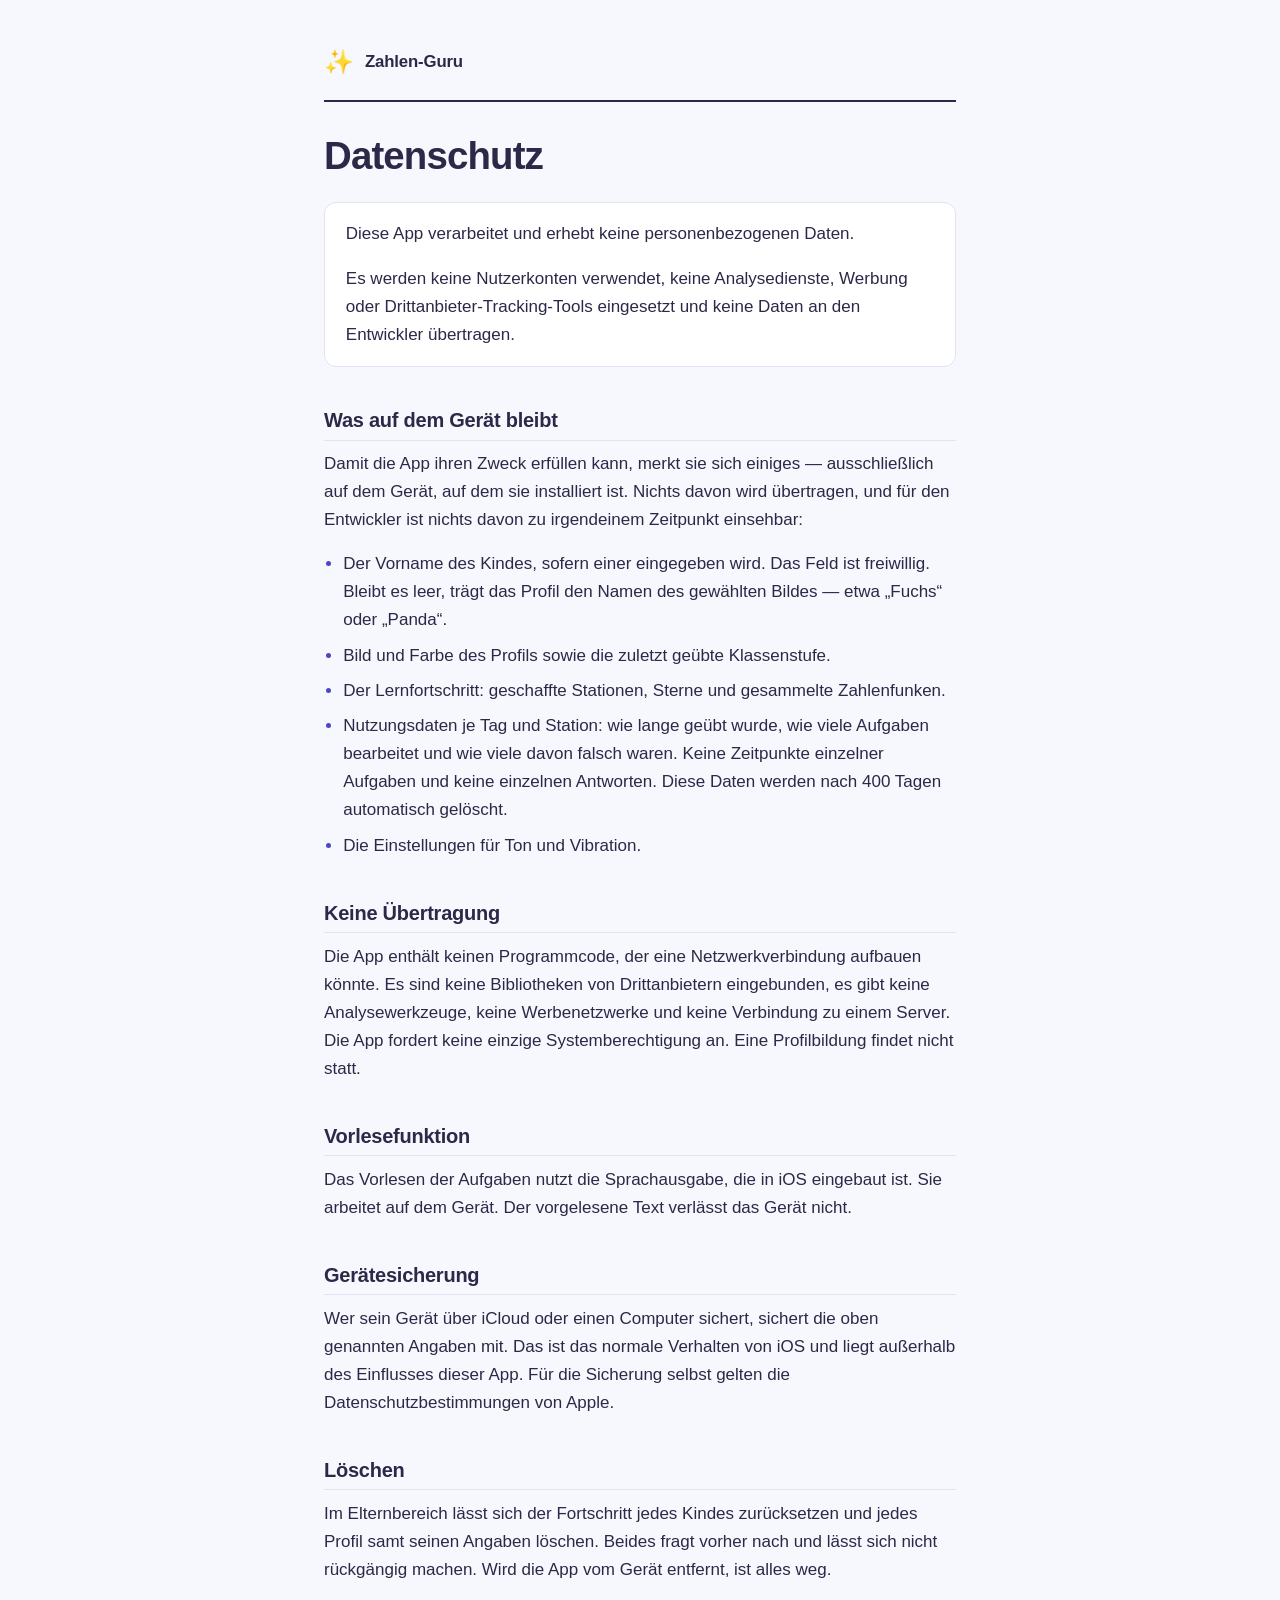
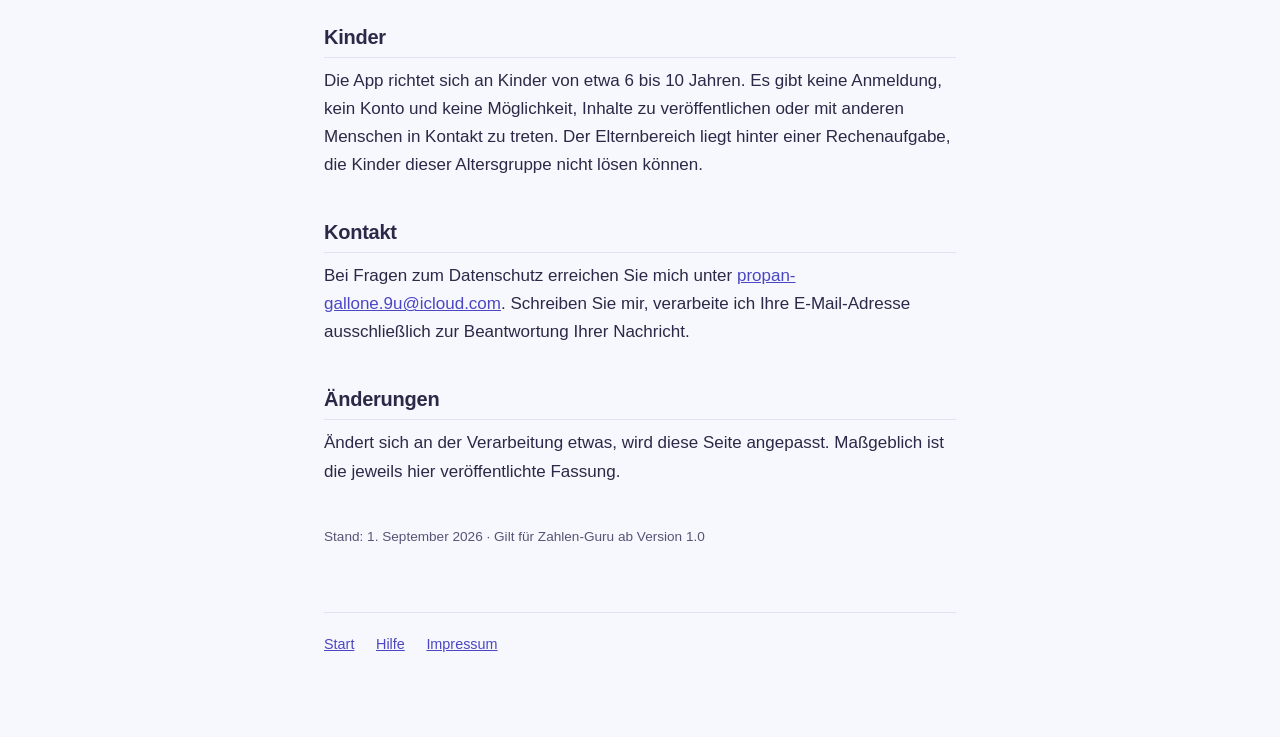
==== datenschutz.html @ 9cf448ba "Add files via upload" ====
<!doctype html>
<html lang="de">
<head>
<meta charset="utf-8">
<meta name="viewport" content="width=device-width, initial-scale=1">
<title>Datenschutz – Zahlen-Guru</title>
<meta name="description" content="Datenschutzerklärung für die App Zahlen-Guru. Die App erhebt keine personenbezogenen Daten.">
<link rel="stylesheet" href="stil.css">
</head>
<body>
<div class="blatt">

<header class="kopf">
  <a class="marke" href="index.html"><span class="stern">✨</span> Zahlen-Guru</a>
</header>

<h1>Datenschutz</h1>

<div class="karte">
  <p>Diese App verarbeitet und erhebt keine personenbezogenen Daten.</p>
  <p>Es werden keine Nutzerkonten verwendet, keine Analysedienste, Werbung oder
  Drittanbieter-Tracking-Tools eingesetzt und keine Daten an den Entwickler
  übertragen.</p>
</div>

<h2>Was auf dem Gerät bleibt</h2>
<p>Damit die App ihren Zweck erfüllen kann, merkt sie sich einiges — ausschließlich
auf dem Gerät, auf dem sie installiert ist. Nichts davon wird übertragen, und für den
Entwickler ist nichts davon zu irgendeinem Zeitpunkt einsehbar:</p>

<ul>
  <li>Der Vorname des Kindes, sofern einer eingegeben wird. Das Feld ist freiwillig.
      Bleibt es leer, trägt das Profil den Namen des gewählten Bildes — etwa „Fuchs“
      oder „Panda“.</li>
  <li>Bild und Farbe des Profils sowie die zuletzt geübte Klassenstufe.</li>
  <li>Der Lernfortschritt: geschaffte Stationen, Sterne und gesammelte Zahlenfunken.</li>
  <li>Nutzungsdaten je Tag und Station: wie lange geübt wurde, wie viele Aufgaben
      bearbeitet und wie viele davon falsch waren. Keine Zeitpunkte einzelner Aufgaben
      und keine einzelnen Antworten. Diese Daten werden nach 400 Tagen automatisch
      gelöscht.</li>
  <li>Die Einstellungen für Ton und Vibration.</li>
</ul>

<h2>Keine Übertragung</h2>
<p>Die App enthält keinen Programmcode, der eine Netzwerkverbindung aufbauen könnte.
Es sind keine Bibliotheken von Drittanbietern eingebunden, es gibt keine
Analysewerkzeuge, keine Werbenetzwerke und keine Verbindung zu einem Server. Die App
fordert keine einzige Systemberechtigung an. Eine Profilbildung findet nicht statt.</p>

<h2>Vorlesefunktion</h2>
<p>Das Vorlesen der Aufgaben nutzt die Sprachausgabe, die in iOS eingebaut ist. Sie
arbeitet auf dem Gerät. Der vorgelesene Text verlässt das Gerät nicht.</p>

<h2>Gerätesicherung</h2>
<p>Wer sein Gerät über iCloud oder einen Computer sichert, sichert die oben genannten
Angaben mit. Das ist das normale Verhalten von iOS und liegt außerhalb des Einflusses
dieser App. Für die Sicherung selbst gelten die Datenschutzbestimmungen von Apple.</p>

<h2>Löschen</h2>
<p>Im Elternbereich lässt sich der Fortschritt jedes Kindes zurücksetzen und jedes
Profil samt seinen Angaben löschen. Beides fragt vorher nach und lässt sich nicht
rückgängig machen. Wird die App vom Gerät entfernt, ist alles weg.</p>

<h2>Kinder</h2>
<p>Die App richtet sich an Kinder von etwa 6 bis 10 Jahren. Es gibt keine Anmeldung,
kein Konto und keine Möglichkeit, Inhalte zu veröffentlichen oder mit anderen Menschen
in Kontakt zu treten. Der Elternbereich liegt hinter einer Rechenaufgabe, die Kinder
dieser Altersgruppe nicht lösen können.</p>

<h2>Kontakt</h2>
<p>Bei Fragen zum Datenschutz erreichen Sie mich unter
<a href="mailto:propan-gallone.9u@icloud.com">propan-gallone.9u@icloud.com</a>.
Schreiben Sie mir, verarbeite ich Ihre E-Mail-Adresse ausschließlich zur Beantwortung
Ihrer Nachricht.</p>

<h2>Änderungen</h2>
<p>Ändert sich an der Verarbeitung etwas, wird diese Seite angepasst. Maßgeblich ist
die jeweils hier veröffentlichte Fassung.</p>

<p class="stand">Stand: 1. September 2026 · Gilt für Zahlen-Guru ab Version 1.0</p>

<footer>
  <a href="index.html">Start</a>
  <a href="hilfe.html">Hilfe</a>
  <a href="impressum.html">Impressum</a>
</footer>

</div>
</body>
</html>
---- stil.css ----
/* Zahlen-Guru – gemeinsames Aussehen aller Seiten.
   Bewusst eine einzige Datei ohne Fremdbestandteile: Die Seiten müssen
   auch in zehn Jahren noch laden, wenn kein Dienst mehr erreichbar ist. */

:root {
  --grund:   #F7F8FD;
  --karte:   #FFFFFF;
  --tinte:   #2B2947;
  --leise:   #565475;
  --linie:   #E2E3F0;
  --indigo:  #4B46C4;
  --gold:    #8C5A02;
}

@media (prefers-color-scheme: dark) {
  :root {
    --grund:  #16152A;
    --karte:  #1E1D36;
    --tinte:  #ECEBF7;
    --leise:  #A6A3C4;
    --linie:  #2E2C4A;
    --indigo: #A6A2FA;
    --gold:   #E0AE55;
  }
}

* { box-sizing: border-box; }

body {
  margin: 0;
  background: var(--grund);
  color: var(--tinte);
  font-family: -apple-system, BlinkMacSystemFont, "Segoe UI", Roboto,
               "Helvetica Neue", Arial, sans-serif;
  font-size: 17px;
  line-height: 1.65;
  -webkit-text-size-adjust: 100%;
}

.blatt {
  max-width: 42rem;
  margin: 0 auto;
  padding: 0 1.25rem 5rem;
}

header.kopf {
  padding: 3rem 0 1.5rem;
  border-bottom: 2px solid var(--tinte);
  margin-bottom: 2rem;
}

.marke {
  display: flex;
  align-items: center;
  gap: .7rem;
  font-weight: 700;
  font-size: 1.05rem;
  letter-spacing: -.01em;
  text-decoration: none;
  color: var(--tinte);
}

.marke .stern { font-size: 1.5rem; line-height: 1; }

h1 {
  font-size: clamp(1.75rem, 5vw, 2.4rem);
  line-height: 1.15;
  letter-spacing: -.022em;
  margin: 1.75rem 0 .5rem;
  text-wrap: balance;
}

h2 {
  font-size: 1.25rem;
  line-height: 1.3;
  letter-spacing: -.012em;
  margin: 2.5rem 0 .6rem;
  padding-bottom: .4rem;
  border-bottom: 1px solid var(--linie);
}

h3 {
  font-size: 1.02rem;
  margin: 1.6rem 0 .25rem;
}

p { margin: 0 0 1rem; }

.vorspann {
  font-size: 1.1rem;
  color: var(--leise);
  margin-bottom: 0;
}

ul { padding-left: 1.2rem; margin: 0 0 1rem; }
li { margin-bottom: .45rem; }
li::marker { color: var(--indigo); }

a { color: var(--indigo); }
a:focus-visible { outline: 2px solid var(--indigo); outline-offset: 2px; }

.karte {
  background: var(--karte);
  border: 1px solid var(--linie);
  border-radius: 12px;
  padding: 1.1rem 1.3rem;
  margin: 1.5rem 0;
}

.karte p:last-child { margin-bottom: 0; }

/* Was noch ausgefüllt werden muss – im Quelltext nicht zu übersehen. */
.luecke {
  background: #FFF3C4;
  color: #6B4A00;
  border: 1px dashed #C79A1A;
  border-radius: 4px;
  padding: .1em .45em;
  font-weight: 600;
}

@media (prefers-color-scheme: dark) {
  .luecke { background: #3B2E08; color: #F0D48A; border-color: #7A6220; }
}

.wege {
  display: grid;
  grid-template-columns: repeat(auto-fit, minmax(15rem, 1fr));
  gap: 1rem;
  margin: 2rem 0;
}

.weg {
  display: block;
  background: var(--karte);
  border: 1px solid var(--linie);
  border-radius: 12px;
  padding: 1.1rem 1.2rem;
  text-decoration: none;
  color: var(--tinte);
}

.weg:hover { border-color: var(--indigo); }
.weg strong { display: block; color: var(--indigo); margin-bottom: .2rem; }
.weg span { font-size: .95rem; color: var(--leise); }

footer {
  margin-top: 4rem;
  padding-top: 1.25rem;
  border-top: 1px solid var(--linie);
  font-size: .9rem;
  color: var(--leise);
}

footer a { margin-right: 1.1rem; }

.stand {
  font-size: .85rem;
  color: var(--leise);
  margin-top: 2.5rem;
}
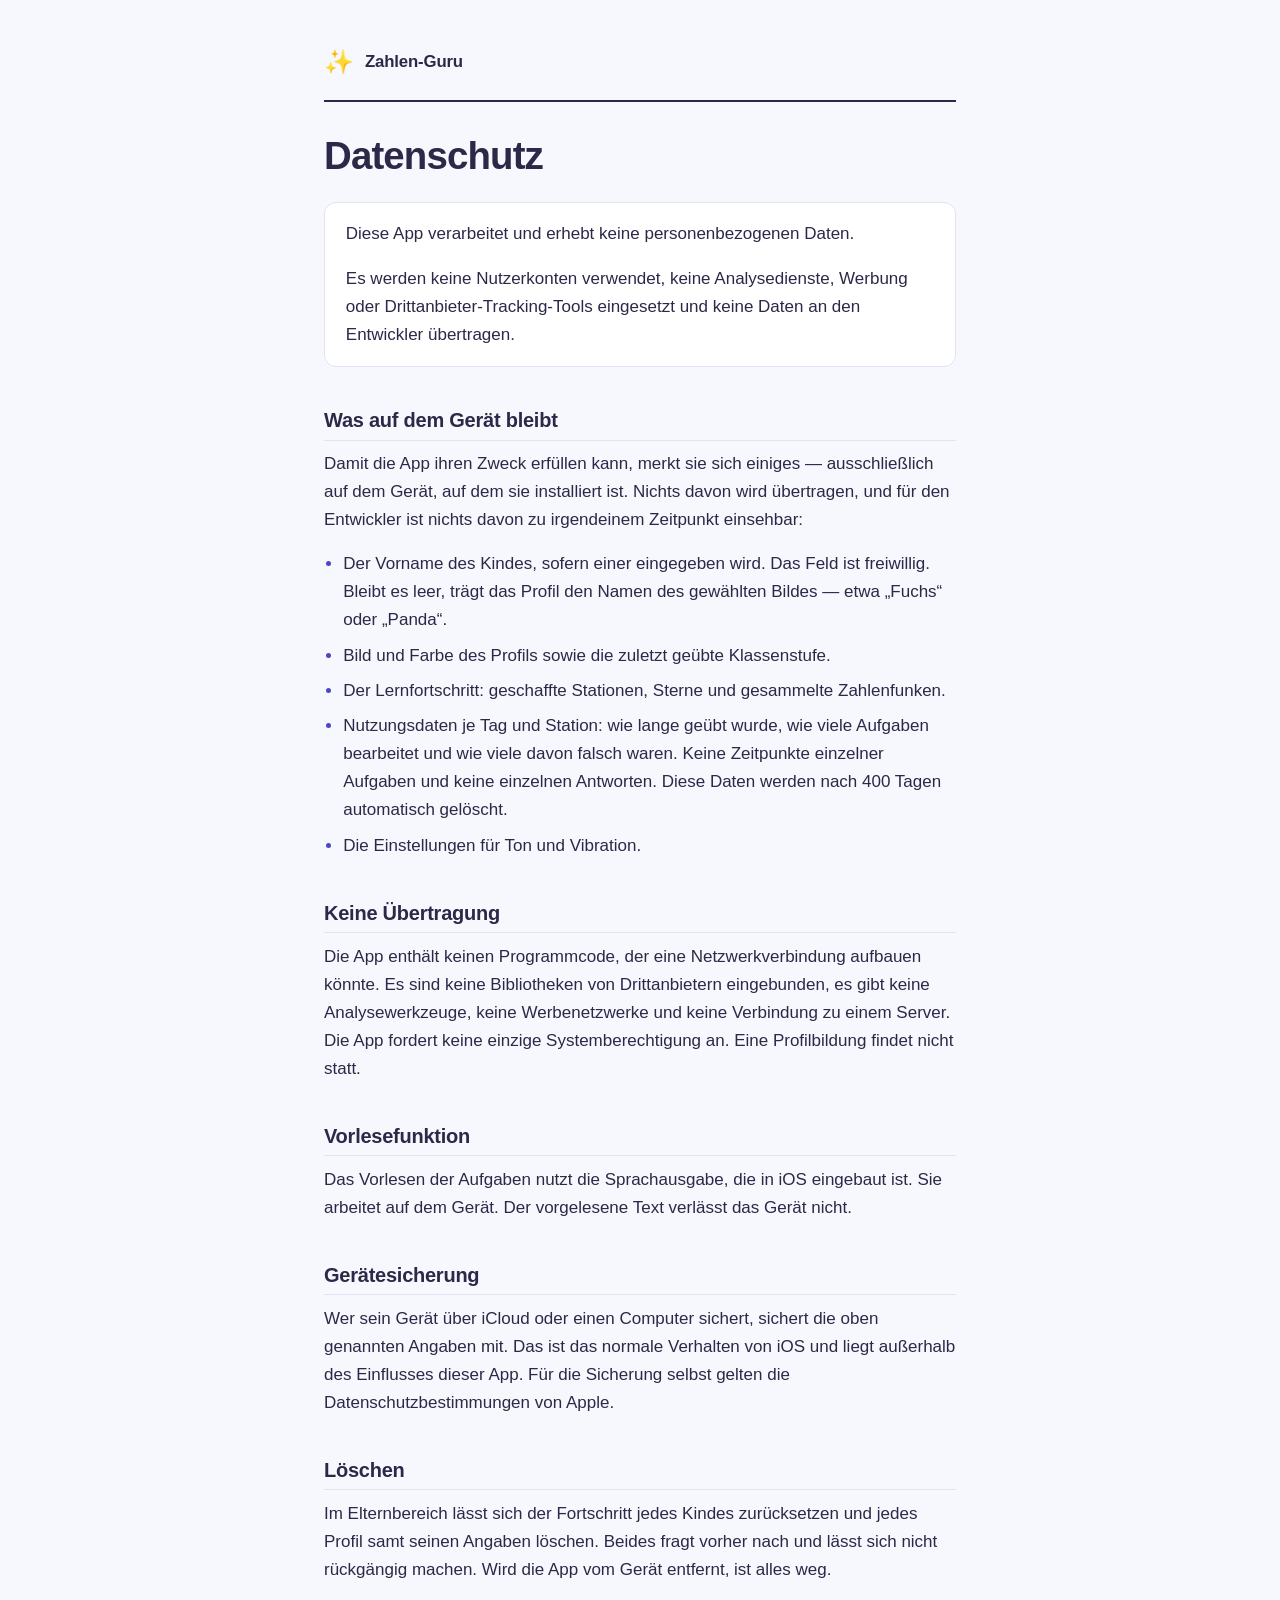
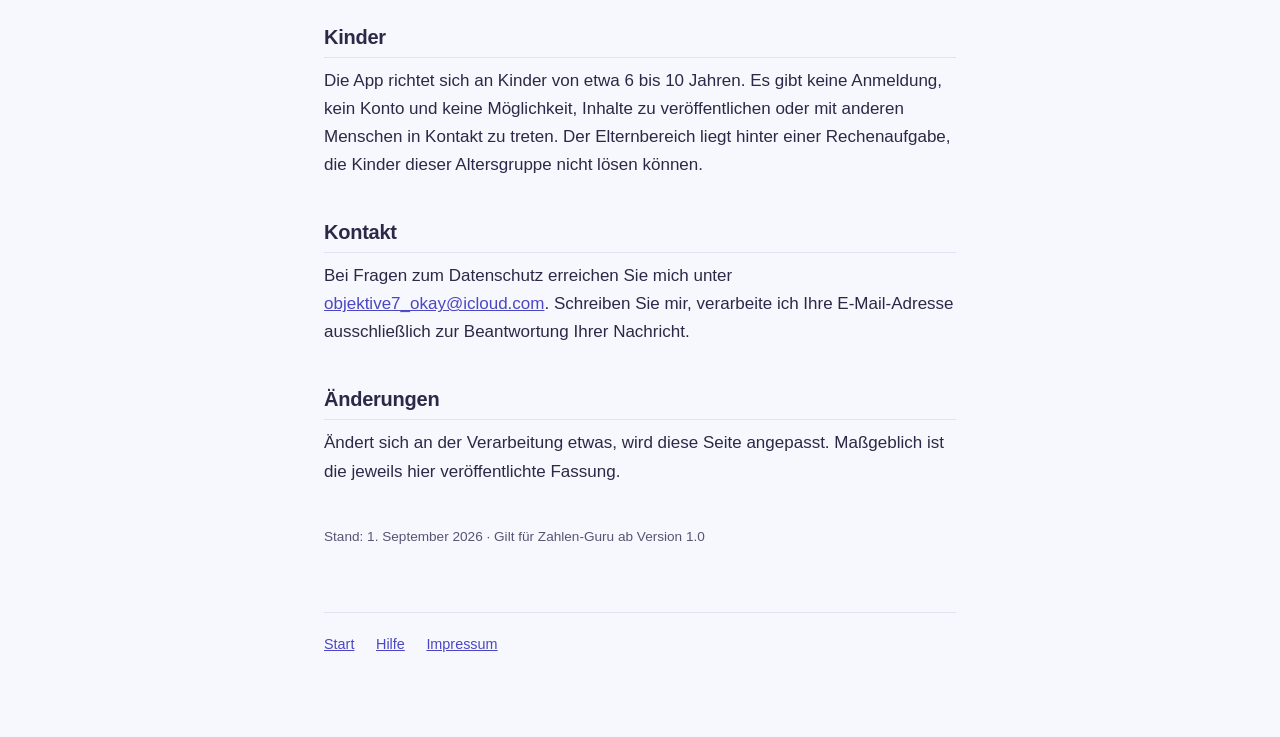
==== commit c78771f5: "Add files via upload" ====
--- a/datenschutz.html
+++ b/datenschutz.html
@@ -69,7 +69,7 @@
 
 <h2>Kontakt</h2>
 <p>Bei Fragen zum Datenschutz erreichen Sie mich unter
-<a href="mailto:propan-gallone.9u@icloud.com">propan-gallone.9u@icloud.com</a>.
+<a href="mailto:objektive7_okay@icloud.com">objektive7_okay@icloud.com</a>.
 Schreiben Sie mir, verarbeite ich Ihre E-Mail-Adresse ausschließlich zur Beantwortung
 Ihrer Nachricht.</p>
 
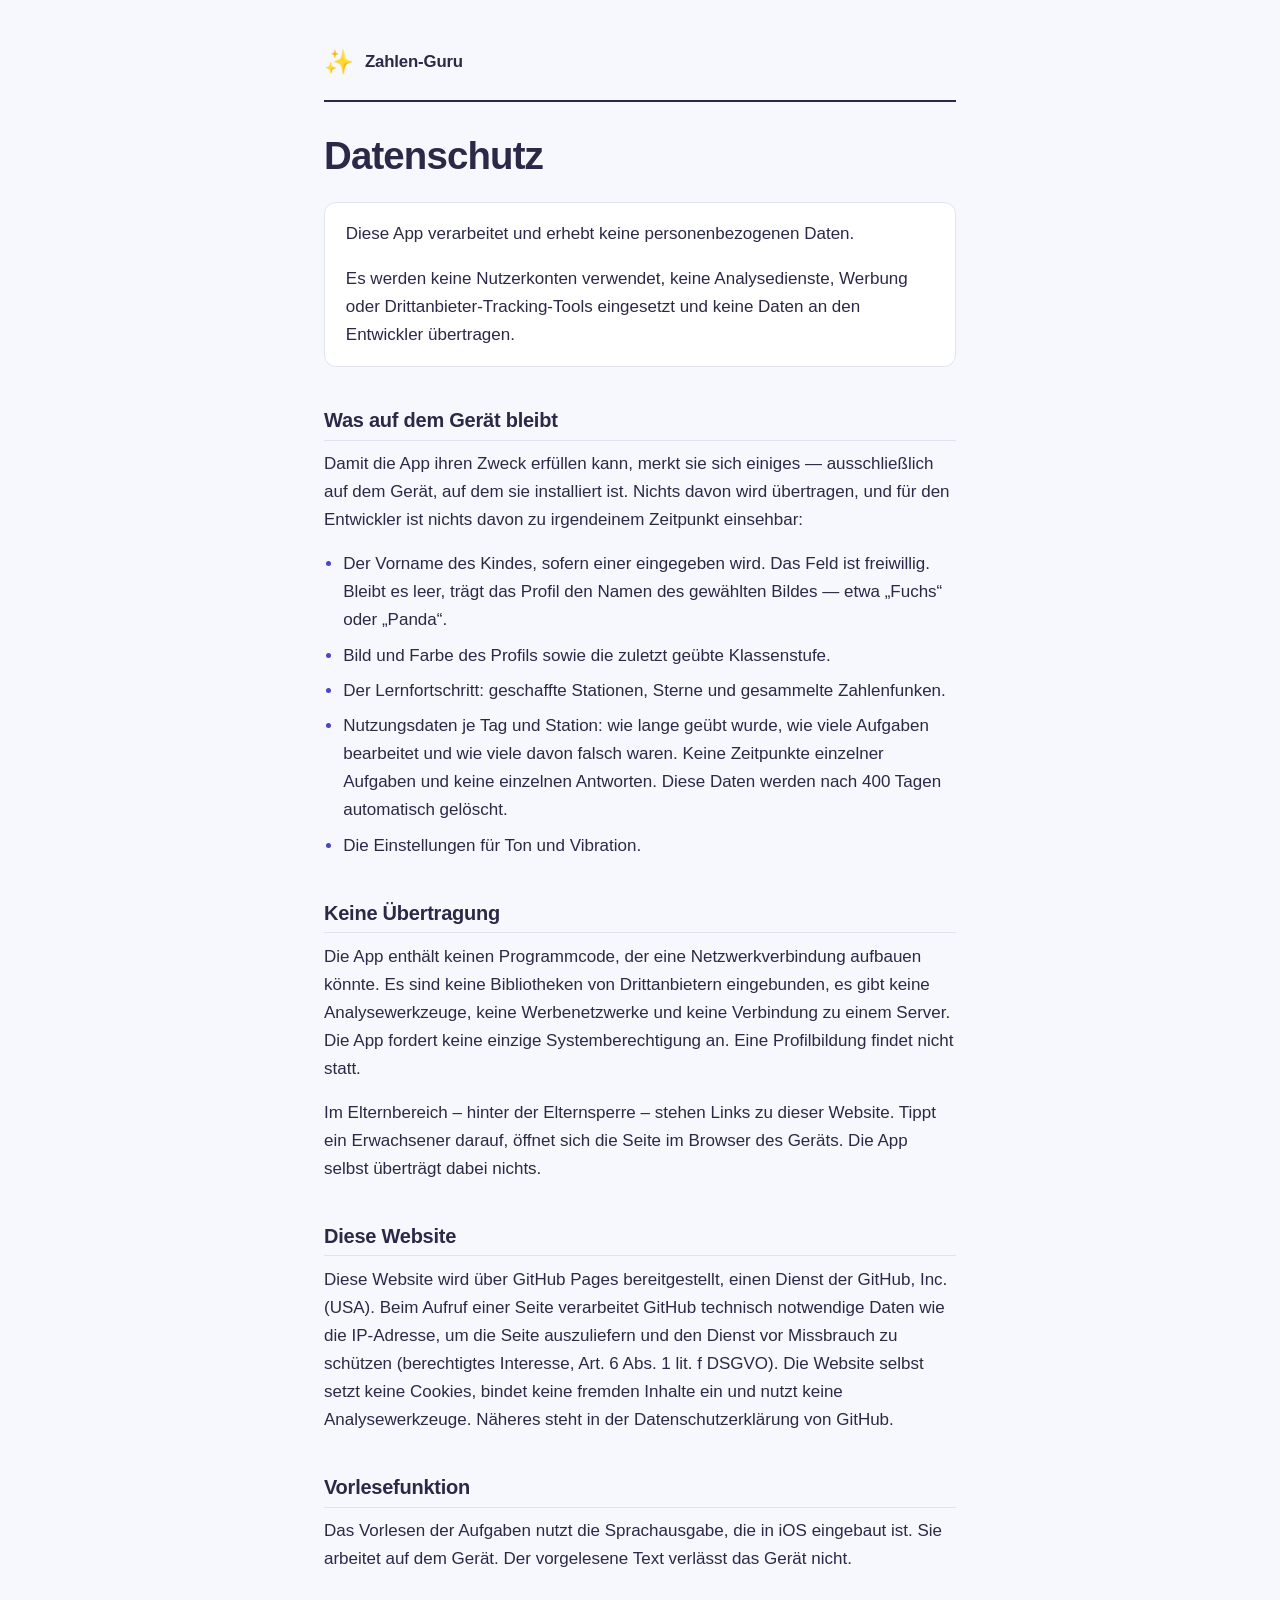
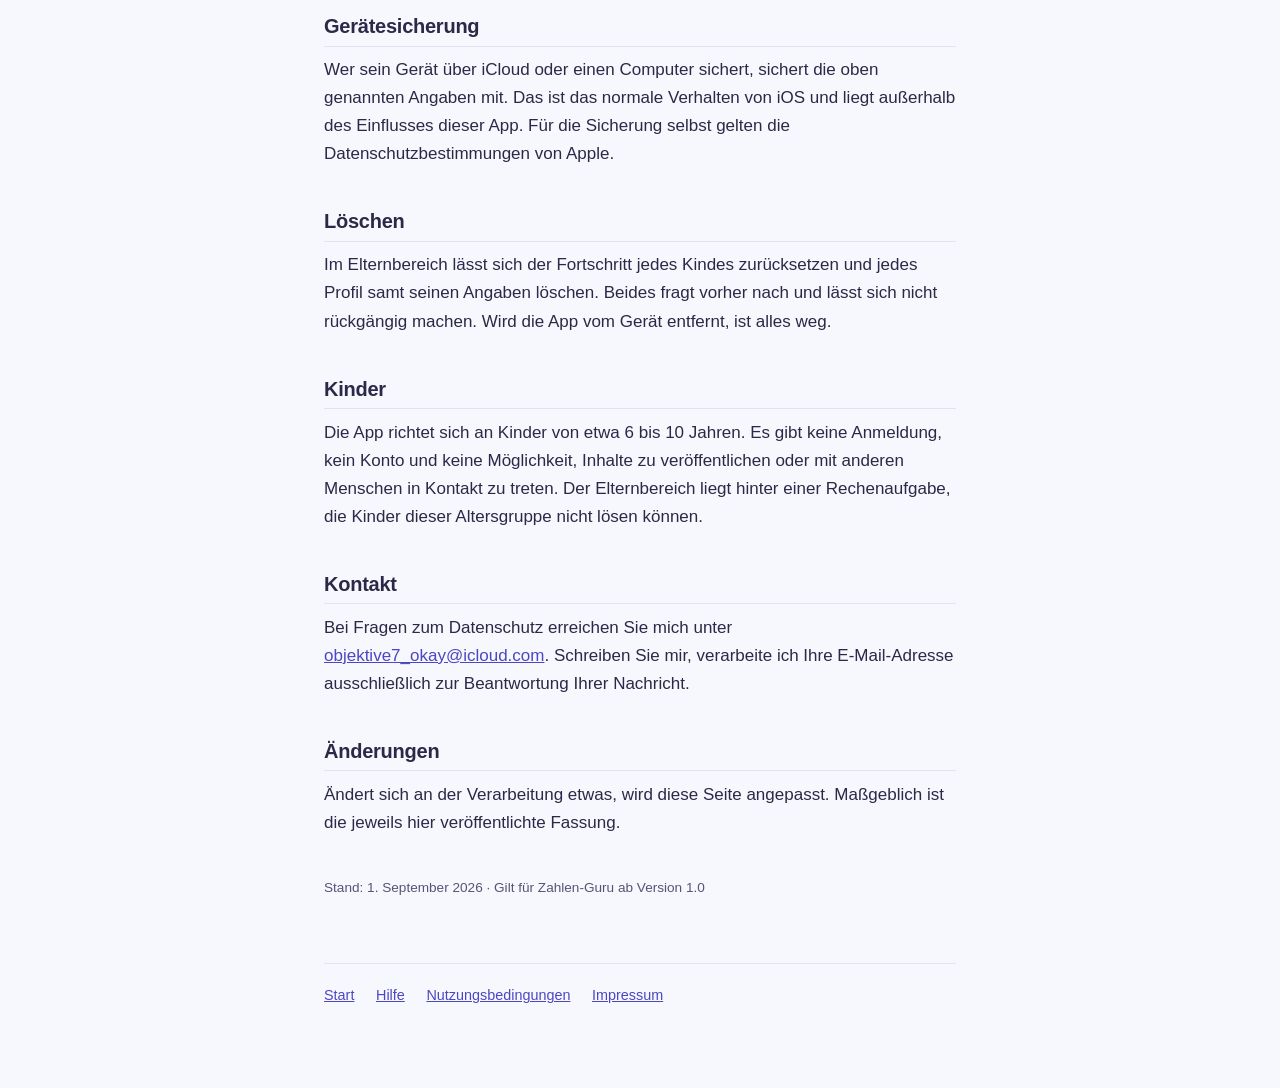
==== commit 829e3d58: "Add files via upload" ====
--- a/datenschutz.html
+++ b/datenschutz.html
@@ -46,6 +46,17 @@
 Es sind keine Bibliotheken von Drittanbietern eingebunden, es gibt keine
 Analysewerkzeuge, keine Werbenetzwerke und keine Verbindung zu einem Server. Die App
 fordert keine einzige Systemberechtigung an. Eine Profilbildung findet nicht statt.</p>
+<p>Im Elternbereich – hinter der Elternsperre – stehen Links zu dieser Website. Tippt
+ein Erwachsener darauf, öffnet sich die Seite im Browser des Geräts. Die App selbst
+überträgt dabei nichts.</p>
+
+<h2>Diese Website</h2>
+<p>Diese Website wird über GitHub Pages bereitgestellt, einen Dienst der GitHub, Inc.
+(USA). Beim Aufruf einer Seite verarbeitet GitHub technisch notwendige Daten wie die
+IP-Adresse, um die Seite auszuliefern und den Dienst vor Missbrauch zu schützen
+(berechtigtes Interesse, Art. 6 Abs. 1 lit. f DSGVO). Die Website selbst setzt keine
+Cookies, bindet keine fremden Inhalte ein und nutzt keine Analysewerkzeuge. Näheres
+steht in der Datenschutzerklärung von GitHub.</p>
 
 <h2>Vorlesefunktion</h2>
 <p>Das Vorlesen der Aufgaben nutzt die Sprachausgabe, die in iOS eingebaut ist. Sie
@@ -82,6 +93,7 @@
 <footer>
   <a href="index.html">Start</a>
   <a href="hilfe.html">Hilfe</a>
+  <a href="nutzungsbedingungen.html">Nutzungsbedingungen</a>
   <a href="impressum.html">Impressum</a>
 </footer>
 
--- a/stil.css
+++ b/stil.css
@@ -159,3 +159,5 @@
   color: var(--leise);
   margin-top: 2.5rem;
 }
+
+.klein { font-size: .85rem; color: var(--leise); }
